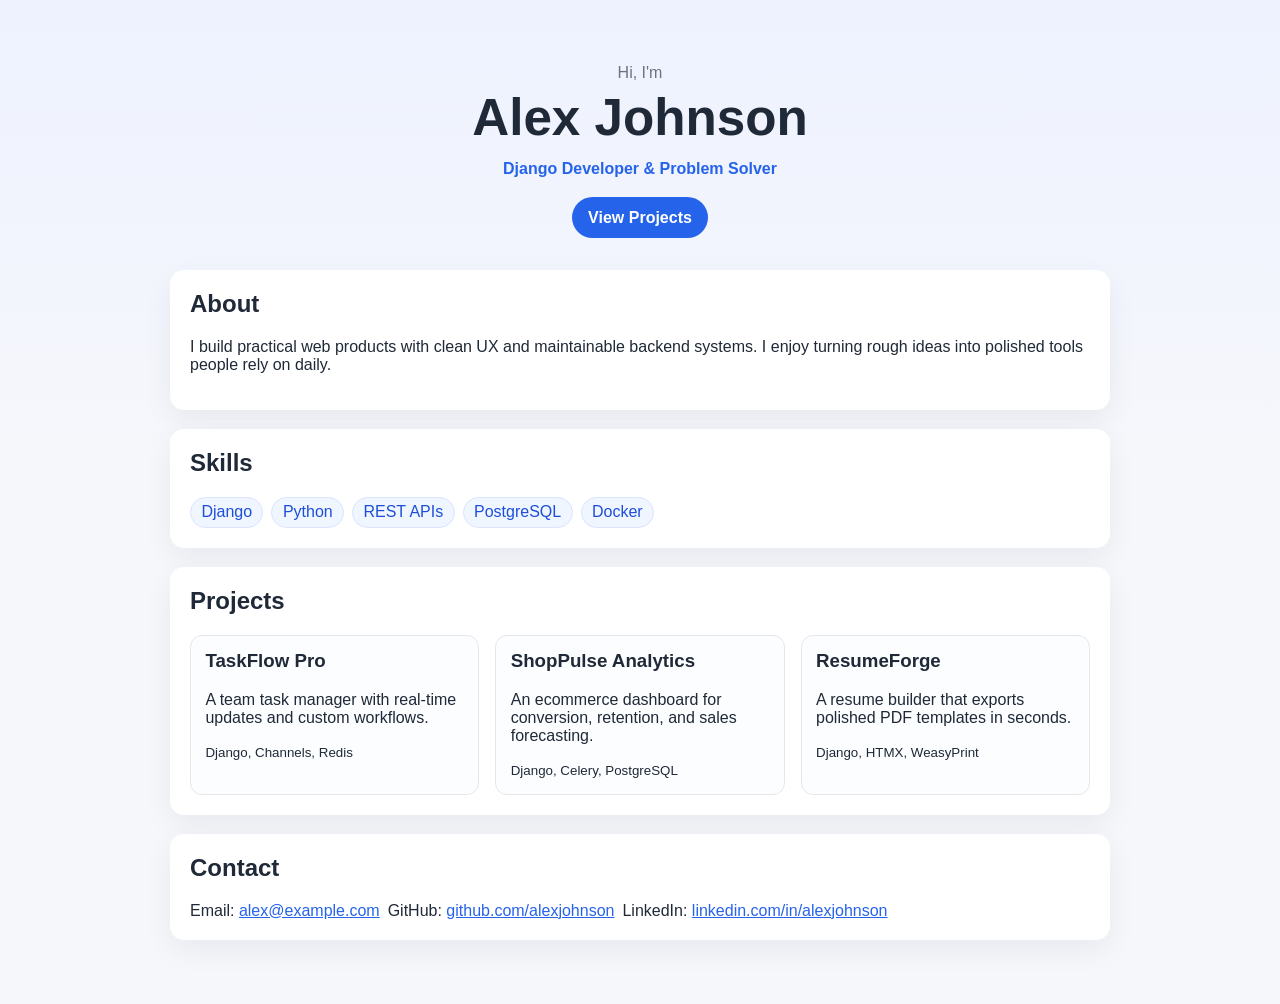
==== docs/index.html @ 72c3742a "Fix GitHub Pages source mismatch by adding docs publish path" ====
<!DOCTYPE html>
<html lang="en">
<head>
  <meta charset="UTF-8" />
  <meta name="viewport" content="width=device-width, initial-scale=1.0" />
  <title>Alex Johnson | Portfolio</title>
  <meta name="description" content="Portfolio for Alex Johnson, Django developer and problem solver." />
  <link rel="stylesheet" href="assets/style.css" />
</head>
<body>
  <header class="hero">
    <p class="eyebrow">Hi, I'm</p>
    <h1>Alex Johnson</h1>
    <p class="subtitle">Django Developer &amp; Problem Solver</p>
    <a class="cta" href="#projects">View Projects</a>
  </header>

  <main class="container">
    <section>
      <h2>About</h2>
      <p>
        I build practical web products with clean UX and maintainable backend systems.
        I enjoy turning rough ideas into polished tools people rely on daily.
      </p>
    </section>

    <section>
      <h2>Skills</h2>
      <ul class="tag-list">
        <li>Django</li>
        <li>Python</li>
        <li>REST APIs</li>
        <li>PostgreSQL</li>
        <li>Docker</li>
      </ul>
    </section>

    <section id="projects">
      <h2>Projects</h2>
      <div class="project-grid">
        <article class="project-card">
          <h3>TaskFlow Pro</h3>
          <p>A team task manager with real-time updates and custom workflows.</p>
          <small>Django, Channels, Redis</small>
        </article>
        <article class="project-card">
          <h3>ShopPulse Analytics</h3>
          <p>An ecommerce dashboard for conversion, retention, and sales forecasting.</p>
          <small>Django, Celery, PostgreSQL</small>
        </article>
        <article class="project-card">
          <h3>ResumeForge</h3>
          <p>A resume builder that exports polished PDF templates in seconds.</p>
          <small>Django, HTMX, WeasyPrint</small>
        </article>
      </div>
    </section>

    <section>
      <h2>Contact</h2>
      <ul class="contact-list">
        <li>Email: <a href="mailto:alex@example.com">alex@example.com</a></li>
        <li>GitHub: <a href="https://github.com/alexjohnson">github.com/alexjohnson</a></li>
        <li>LinkedIn: <a href="https://linkedin.com/in/alexjohnson">linkedin.com/in/alexjohnson</a></li>
      </ul>
    </section>
  </main>
</body>
</html>
---- docs/assets/style.css ----
:root {
  --bg: #f5f7fb;
  --card: #fff;
  --text: #1f2937;
  --muted: #6b7280;
  --accent: #2563eb;
}

* { box-sizing: border-box; }

body {
  margin: 0;
  font-family: Inter, Arial, sans-serif;
  color: var(--text);
  background: linear-gradient(180deg, #eef2ff 0%, var(--bg) 45%);
}

.hero {
  text-align: center;
  padding: 4rem 1rem 2rem;
}

.eyebrow {
  margin: 0 0 .4rem;
  color: var(--muted);
}

h1 {
  margin: 0;
  font-size: clamp(2rem, 5vw, 3.2rem);
}

.subtitle {
  margin: .8rem 0 1.2rem;
  color: var(--accent);
  font-weight: 700;
}

.cta {
  display: inline-block;
  padding: .7rem 1rem;
  border-radius: 999px;
  background: var(--accent);
  color: #fff;
  text-decoration: none;
  font-weight: 600;
}

.container {
  width: min(940px, 92vw);
  margin: 0 auto 4rem;
  display: grid;
  gap: 1.2rem;
}

section {
  background: var(--card);
  border-radius: 14px;
  padding: 1.25rem;
  box-shadow: 0 10px 30px rgba(17, 24, 39, .06);
}

h2 { margin-top: 0; }

.tag-list,
.contact-list {
  display: flex;
  flex-wrap: wrap;
  gap: .5rem;
  list-style: none;
  padding: 0;
  margin: 0;
}

.tag-list li {
  border: 1px solid #dbe3ff;
  color: #1d4ed8;
  background: #eff6ff;
  padding: .35rem .65rem;
  border-radius: 999px;
}

.project-grid {
  display: grid;
  grid-template-columns: repeat(auto-fit, minmax(220px, 1fr));
  gap: 1rem;
}

.project-card {
  border: 1px solid #e5e7eb;
  border-radius: 12px;
  background: #fcfdff;
  padding: .9rem;
}

.project-card h3 { margin-top: 0; }

a { color: var(--accent); }
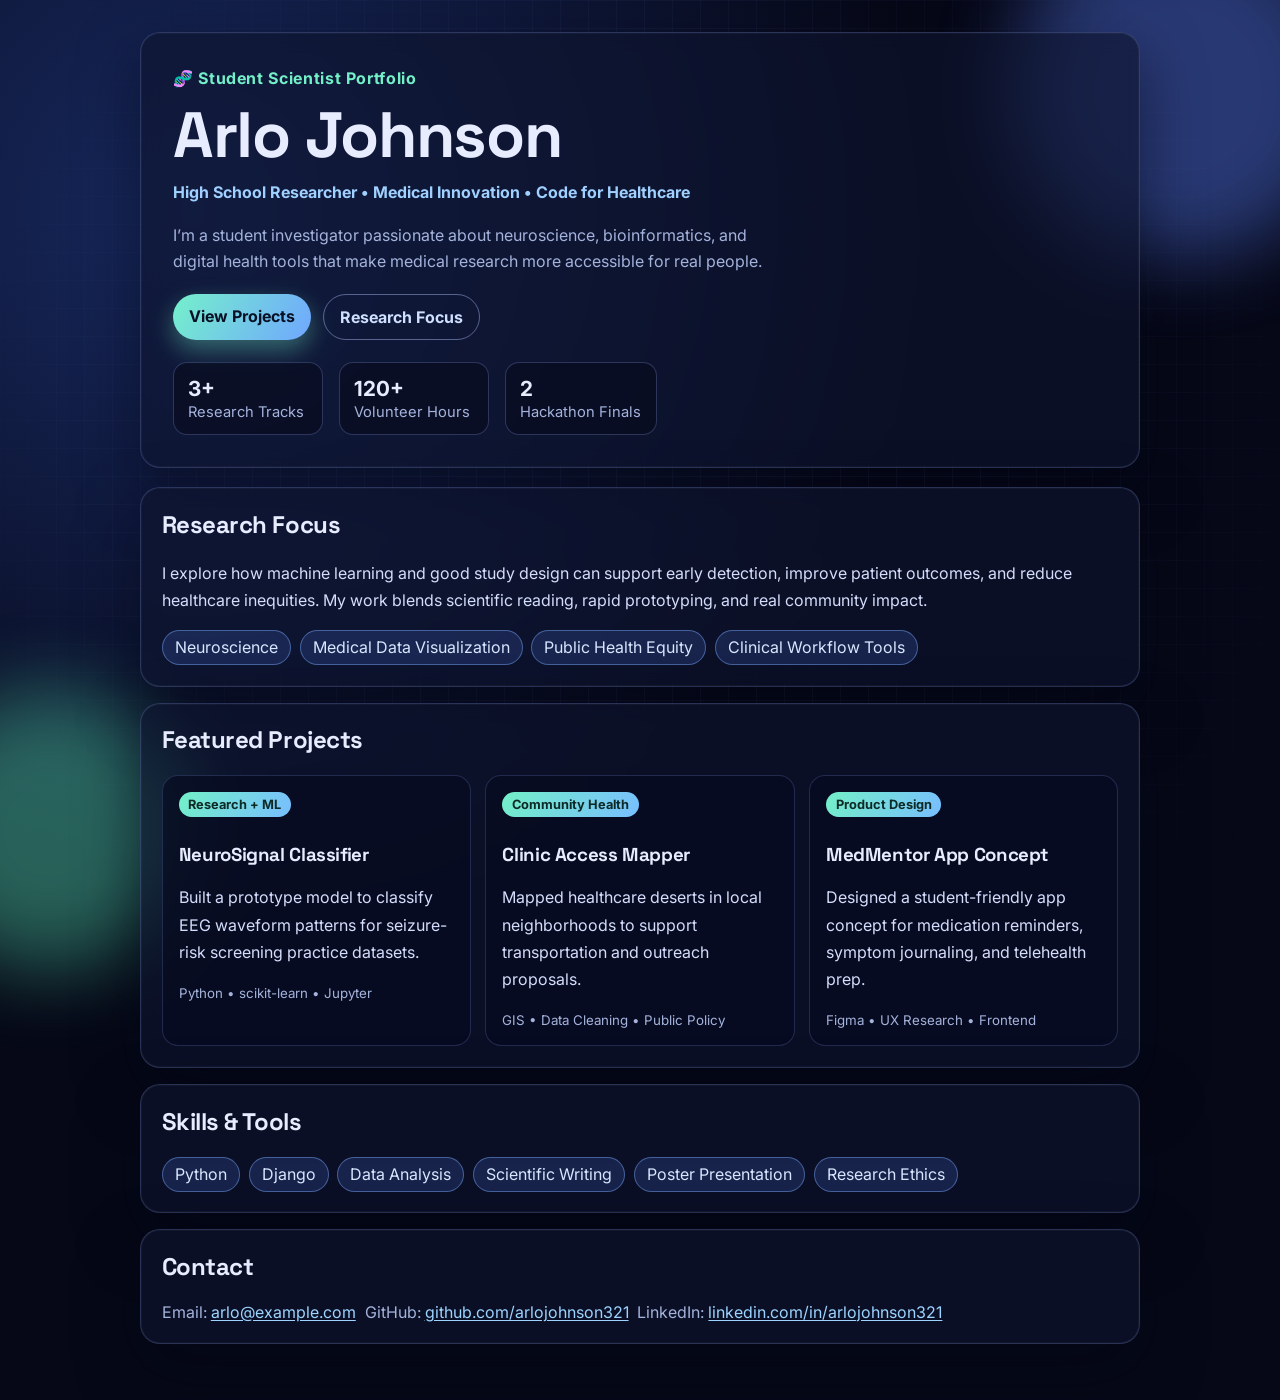
==== commit 1159b453: "Restyle portfolio with student medical research aesthetic" ====
--- a/docs/index.html
+++ b/docs/index.html
@@ -3,65 +3,95 @@
 <head>
   <meta charset="UTF-8" />
   <meta name="viewport" content="width=device-width, initial-scale=1.0" />
-  <title>Alex Johnson | Portfolio</title>
-  <meta name="description" content="Portfolio for Alex Johnson, Django developer and problem solver." />
+  <title>Arlo Johnson | Student Research Portfolio</title>
+  <meta name="description" content="Portfolio of a high school student exploring medical research, data science, and community health." />
+  <link rel="preconnect" href="https://fonts.googleapis.com">
+  <link rel="preconnect" href="https://fonts.gstatic.com" crossorigin>
+  <link href="https://fonts.googleapis.com/css2?family=Inter:wght@400;500;700;800&family=Space+Grotesk:wght@600;700&display=swap" rel="stylesheet">
   <link rel="stylesheet" href="assets/style.css" />
 </head>
 <body>
-  <header class="hero">
-    <p class="eyebrow">Hi, I'm</p>
-    <h1>Alex Johnson</h1>
-    <p class="subtitle">Django Developer &amp; Problem Solver</p>
-    <a class="cta" href="#projects">View Projects</a>
+  <div class="bg-orb orb-1"></div>
+  <div class="bg-orb orb-2"></div>
+  <div class="bg-grid"></div>
+
+  <header class="hero glass">
+    <p class="eyebrow">🧬 Student Scientist Portfolio</p>
+    <h1>Arlo Johnson</h1>
+    <p class="subtitle">High School Researcher • Medical Innovation • Code for Healthcare</p>
+    <p class="hero-copy">
+      I’m a student investigator passionate about neuroscience, bioinformatics, and digital health tools
+      that make medical research more accessible for real people.
+    </p>
+    <div class="hero-actions">
+      <a class="cta" href="#projects">View Projects</a>
+      <a class="ghost" href="#research">Research Focus</a>
+    </div>
+    <ul class="stat-row">
+      <li><strong>3+</strong><span>Research Tracks</span></li>
+      <li><strong>120+</strong><span>Volunteer Hours</span></li>
+      <li><strong>2</strong><span>Hackathon Finals</span></li>
+    </ul>
   </header>
 
   <main class="container">
-    <section>
-      <h2>About</h2>
+    <section id="research" class="glass">
+      <h2>Research Focus</h2>
       <p>
-        I build practical web products with clean UX and maintainable backend systems.
-        I enjoy turning rough ideas into polished tools people rely on daily.
+        I explore how machine learning and good study design can support early detection, improve patient
+        outcomes, and reduce healthcare inequities. My work blends scientific reading, rapid prototyping,
+        and real community impact.
       </p>
-    </section>
-
-    <section>
-      <h2>Skills</h2>
       <ul class="tag-list">
-        <li>Django</li>
-        <li>Python</li>
-        <li>REST APIs</li>
-        <li>PostgreSQL</li>
-        <li>Docker</li>
+        <li>Neuroscience</li>
+        <li>Medical Data Visualization</li>
+        <li>Public Health Equity</li>
+        <li>Clinical Workflow Tools</li>
       </ul>
     </section>
 
-    <section id="projects">
-      <h2>Projects</h2>
+    <section id="projects" class="glass">
+      <h2>Featured Projects</h2>
       <div class="project-grid">
         <article class="project-card">
-          <h3>TaskFlow Pro</h3>
-          <p>A team task manager with real-time updates and custom workflows.</p>
-          <small>Django, Channels, Redis</small>
+          <span class="chip">Research + ML</span>
+          <h3>NeuroSignal Classifier</h3>
+          <p>Built a prototype model to classify EEG waveform patterns for seizure-risk screening practice datasets.</p>
+          <small>Python • scikit-learn • Jupyter</small>
         </article>
         <article class="project-card">
-          <h3>ShopPulse Analytics</h3>
-          <p>An ecommerce dashboard for conversion, retention, and sales forecasting.</p>
-          <small>Django, Celery, PostgreSQL</small>
+          <span class="chip">Community Health</span>
+          <h3>Clinic Access Mapper</h3>
+          <p>Mapped healthcare deserts in local neighborhoods to support transportation and outreach proposals.</p>
+          <small>GIS • Data Cleaning • Public Policy</small>
         </article>
         <article class="project-card">
-          <h3>ResumeForge</h3>
-          <p>A resume builder that exports polished PDF templates in seconds.</p>
-          <small>Django, HTMX, WeasyPrint</small>
+          <span class="chip">Product Design</span>
+          <h3>MedMentor App Concept</h3>
+          <p>Designed a student-friendly app concept for medication reminders, symptom journaling, and telehealth prep.</p>
+          <small>Figma • UX Research • Frontend</small>
         </article>
       </div>
     </section>
 
-    <section>
+    <section class="glass">
+      <h2>Skills & Tools</h2>
+      <ul class="tag-list">
+        <li>Python</li>
+        <li>Django</li>
+        <li>Data Analysis</li>
+        <li>Scientific Writing</li>
+        <li>Poster Presentation</li>
+        <li>Research Ethics</li>
+      </ul>
+    </section>
+
+    <section class="glass">
       <h2>Contact</h2>
       <ul class="contact-list">
-        <li>Email: <a href="mailto:alex@example.com">alex@example.com</a></li>
-        <li>GitHub: <a href="https://github.com/alexjohnson">github.com/alexjohnson</a></li>
-        <li>LinkedIn: <a href="https://linkedin.com/in/alexjohnson">linkedin.com/in/alexjohnson</a></li>
+        <li>Email: <a href="mailto:arlo@example.com">arlo@example.com</a></li>
+        <li>GitHub: <a href="https://github.com/arlojohnson321">github.com/arlojohnson321</a></li>
+        <li>LinkedIn: <a href="https://linkedin.com/in/arlojohnson321">linkedin.com/in/arlojohnson321</a></li>
       </ul>
     </section>
   </main>
--- a/docs/assets/style.css
+++ b/docs/assets/style.css
@@ -1,98 +1,232 @@
 :root {
-  --bg: #f5f7fb;
-  --card: #fff;
-  --text: #1f2937;
-  --muted: #6b7280;
-  --accent: #2563eb;
+  --bg: #060817;
+  --panel: rgba(15, 20, 46, 0.65);
+  --text: #e7ecff;
+  --muted: #a4b3dc;
+  --accent: #73f0c8;
+  --accent-2: #70a7ff;
+  --ring: rgba(115, 240, 200, 0.38);
 }
 
 * { box-sizing: border-box; }
 
 body {
   margin: 0;
-  font-family: Inter, Arial, sans-serif;
+  font-family: Inter, system-ui, sans-serif;
   color: var(--text);
-  background: linear-gradient(180deg, #eef2ff 0%, var(--bg) 45%);
+  background: radial-gradient(circle at 15% 15%, #17285d 0%, var(--bg) 45%), var(--bg);
+  min-height: 100vh;
+  overflow-x: hidden;
+}
+
+.bg-grid {
+  position: fixed;
+  inset: 0;
+  pointer-events: none;
+  background-image:
+    linear-gradient(rgba(118, 146, 216, 0.08) 1px, transparent 1px),
+    linear-gradient(90deg, rgba(118, 146, 216, 0.08) 1px, transparent 1px);
+  background-size: 28px 28px;
+  mask-image: radial-gradient(circle at center, black 40%, transparent 92%);
+  z-index: -3;
+}
+
+.bg-orb {
+  position: fixed;
+  border-radius: 999px;
+  filter: blur(40px);
+  opacity: .4;
+  z-index: -2;
+}
+
+.orb-1 {
+  width: 340px;
+  height: 340px;
+  background: #5d83ff;
+  top: -80px;
+  right: -70px;
+}
+
+.orb-2 {
+  width: 280px;
+  height: 280px;
+  background: #59e4b5;
+  bottom: -70px;
+  left: -90px;
+}
+
+.hero,
+.container section {
+  width: min(1000px, 92vw);
+  margin-inline: auto;
 }
 
 .hero {
-  text-align: center;
-  padding: 4rem 1rem 2rem;
+  margin-top: 2rem;
+  padding: 2rem;
+}
+
+.glass {
+  background: var(--panel);
+  border: 1px solid rgba(149, 173, 255, 0.22);
+  border-radius: 20px;
+  box-shadow: 0 24px 60px rgba(4, 6, 20, 0.5), inset 0 0 0 1px rgba(255, 255, 255, 0.03);
+  backdrop-filter: blur(10px);
 }
 
 .eyebrow {
-  margin: 0 0 .4rem;
+  display: inline-block;
+  margin: 0;
+  color: var(--accent);
+  font-weight: 700;
+  letter-spacing: .04em;
+}
+
+h1,
+h2,
+h3 {
+  font-family: "Space Grotesk", Inter, sans-serif;
+  letter-spacing: -0.02em;
+}
+
+h1 {
+  margin: .6rem 0;
+  font-size: clamp(2.2rem, 6vw, 4rem);
+  line-height: 1.05;
+}
+
+.subtitle {
+  margin: 0;
+  color: #9fd0ff;
+  font-weight: 700;
+}
+
+.hero-copy {
   color: var(--muted);
-}
-
-h1 {
-  margin: 0;
-  font-size: clamp(2rem, 5vw, 3.2rem);
-}
-
-.subtitle {
-  margin: .8rem 0 1.2rem;
-  color: var(--accent);
-  font-weight: 700;
+  max-width: 62ch;
+  margin-top: 1rem;
+  line-height: 1.65;
+}
+
+.hero-actions {
+  margin-top: 1.2rem;
+  display: flex;
+  gap: .75rem;
+  flex-wrap: wrap;
+}
+
+.cta,
+.ghost {
+  text-decoration: none;
+  font-weight: 700;
+  padding: .75rem 1rem;
+  border-radius: 999px;
+  transition: transform .15s ease, box-shadow .15s ease;
 }
 
 .cta {
-  display: inline-block;
-  padding: .7rem 1rem;
-  border-radius: 999px;
-  background: var(--accent);
-  color: #fff;
-  text-decoration: none;
-  font-weight: 600;
+  background: linear-gradient(120deg, #75f0cb, #70a7ff);
+  color: #071025;
+  box-shadow: 0 10px 24px var(--ring);
+}
+
+.ghost {
+  color: #cfe0ff;
+  border: 1px solid rgba(182, 199, 255, 0.44);
+}
+
+.cta:hover,
+.ghost:hover {
+  transform: translateY(-2px);
+}
+
+.stat-row {
+  display: flex;
+  gap: 1rem;
+  padding: 0;
+  margin: 1.4rem 0 0;
+  list-style: none;
+  flex-wrap: wrap;
+}
+
+.stat-row li {
+  min-width: 150px;
+  background: rgba(8, 12, 30, 0.65);
+  border: 1px solid rgba(138, 162, 241, 0.27);
+  border-radius: 14px;
+  padding: .8rem .9rem;
+}
+
+.stat-row strong {
+  display: block;
+  font-size: 1.3rem;
+}
+
+.stat-row span {
+  color: var(--muted);
+  font-size: .92rem;
 }
 
 .container {
-  width: min(940px, 92vw);
-  margin: 0 auto 4rem;
+  margin: 1.2rem auto 3.5rem;
   display: grid;
-  gap: 1.2rem;
-}
-
-section {
-  background: var(--card);
-  border-radius: 14px;
-  padding: 1.25rem;
-  box-shadow: 0 10px 30px rgba(17, 24, 39, .06);
+  gap: 1rem;
+}
+
+.container section {
+  padding: 1.3rem;
 }
 
 h2 { margin-top: 0; }
+
+p { line-height: 1.7; color: #d4ddfb; }
 
 .tag-list,
 .contact-list {
+  list-style: none;
+  padding: 0;
+  margin: 0;
   display: flex;
   flex-wrap: wrap;
-  gap: .5rem;
-  list-style: none;
-  padding: 0;
-  margin: 0;
+  gap: .55rem;
 }
 
 .tag-list li {
-  border: 1px solid #dbe3ff;
-  color: #1d4ed8;
-  background: #eff6ff;
-  padding: .35rem .65rem;
-  border-radius: 999px;
+  border: 1px solid rgba(124, 172, 255, 0.45);
+  background: rgba(77, 115, 220, 0.2);
+  color: #d8e7ff;
+  border-radius: 999px;
+  padding: .4rem .75rem;
 }
 
 .project-grid {
   display: grid;
-  grid-template-columns: repeat(auto-fit, minmax(220px, 1fr));
-  gap: 1rem;
+  grid-template-columns: repeat(auto-fit, minmax(240px, 1fr));
+  gap: .9rem;
 }
 
 .project-card {
-  border: 1px solid #e5e7eb;
-  border-radius: 12px;
-  background: #fcfdff;
-  padding: .9rem;
-}
-
-.project-card h3 { margin-top: 0; }
-
-a { color: var(--accent); }
+  background: rgba(7, 12, 32, 0.72);
+  border: 1px solid rgba(130, 157, 234, 0.22);
+  border-radius: 16px;
+  padding: 1rem;
+}
+
+.chip {
+  display: inline-block;
+  margin-bottom: .45rem;
+  font-size: .8rem;
+  color: #0d2a26;
+  font-weight: 700;
+  border-radius: 999px;
+  padding: .3rem .6rem;
+  background: linear-gradient(120deg, #73f0c8, #78beff);
+}
+
+.project-card small,
+.contact-list { color: var(--muted); }
+
+a {
+  color: #9dd4ff;
+  text-underline-offset: 2px;
+}
